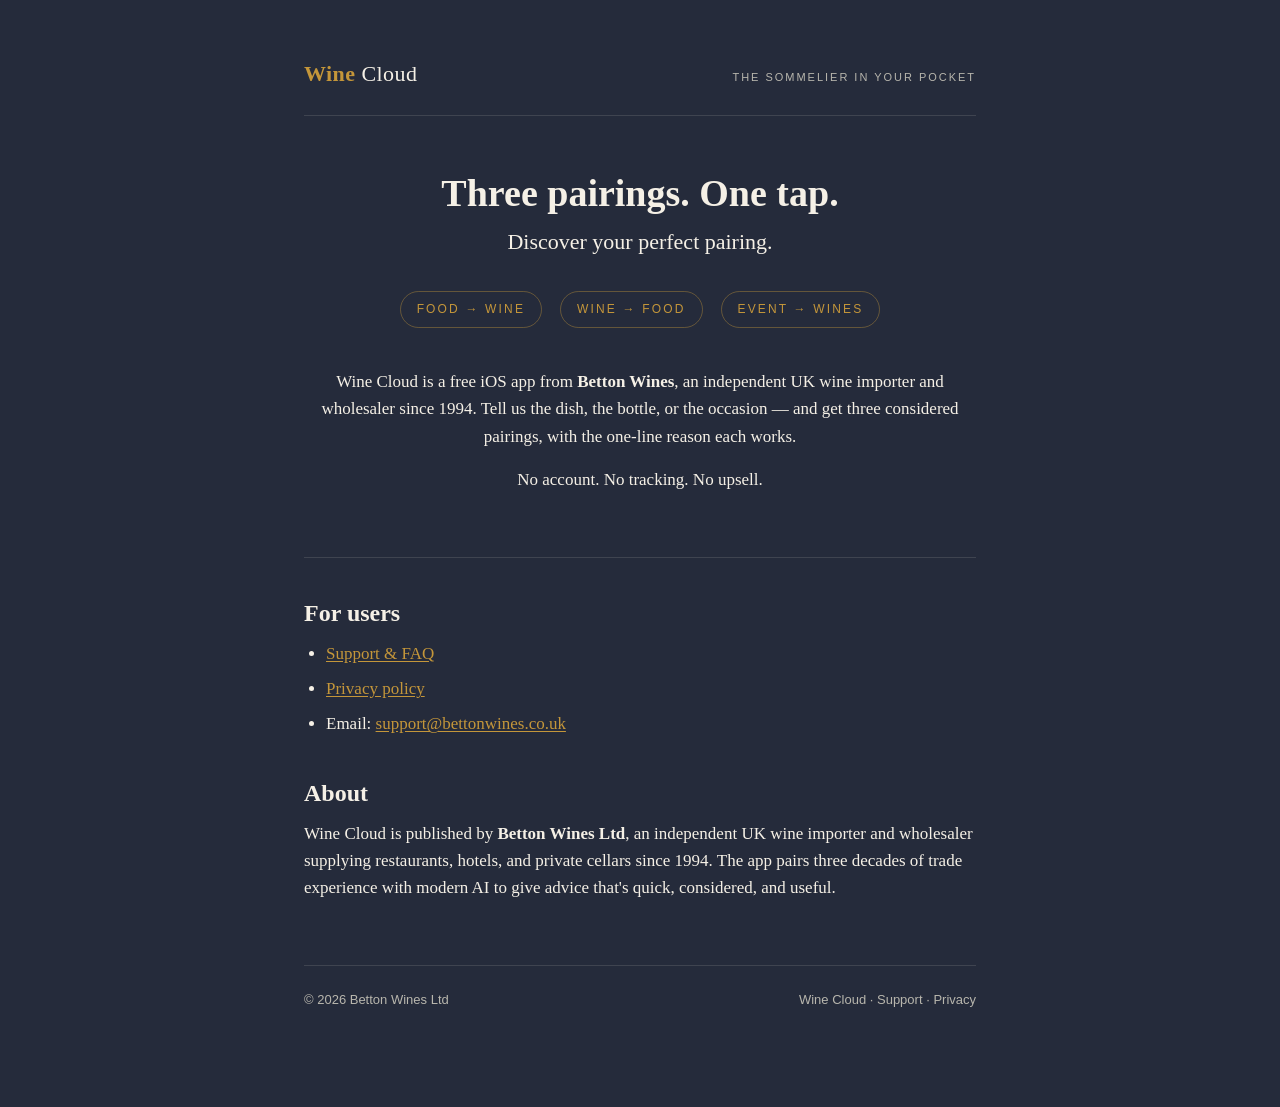
==== index.html @ 67138fed "Scaffold privacy + support + landing pages for Wine Cloud - /privacy/ — Apple-required privacy polic" ====
<!doctype html>
<html lang="en">
  <head>
    <meta charset="utf-8" />
    <meta
      name="viewport"
      content="width=device-width, initial-scale=1, viewport-fit=cover"
    />
    <title>Wine Cloud — The sommelier in your pocket</title>
    <meta
      name="description"
      content="Wine Cloud is a free iOS app from Betton Wines. Three considered pairings for any dish, bottle, or occasion. No account, no tracking."
    />
    <meta name="robots" content="index, follow" />
    <meta name="theme-color" content="#252b3b" />
    <link rel="stylesheet" href="_shared.css" />
    <style>
      .hero {
        text-align: center;
        padding: 24px 0 8px;
      }
      .tagline {
        font-family: Georgia, serif;
        font-size: 22px;
        color: var(--cream);
        margin: 0 0 32px;
      }
      .modes {
        display: flex;
        justify-content: center;
        gap: 18px;
        margin: 24px 0 40px;
        flex-wrap: wrap;
      }
      .mode {
        font-family: -apple-system, BlinkMacSystemFont, "Inter",
          "Helvetica Neue", Arial, sans-serif;
        font-size: 12px;
        letter-spacing: 0.18em;
        text-transform: uppercase;
        color: var(--gold);
        border: 1px solid rgba(196, 150, 58, 0.4);
        padding: 8px 16px;
        border-radius: 999px;
      }
      .links {
        display: flex;
        gap: 24px;
        justify-content: center;
        margin: 32px 0 8px;
        flex-wrap: wrap;
      }
    </style>
  </head>
  <body>
    <main>
      <header class="brand">
        <div class="mark"><strong>Wine</strong> Cloud</div>
        <div class="eyebrow">The sommelier in your pocket</div>
      </header>

      <div class="hero">
        <h1>Three pairings. One tap.</h1>
        <p class="tagline">Discover your perfect pairing.</p>

        <div class="modes">
          <span class="mode">Food → Wine</span>
          <span class="mode">Wine → Food</span>
          <span class="mode">Event → Wines</span>
        </div>

        <p>
          Wine Cloud is a free iOS app from
          <strong>Betton Wines</strong>, an independent UK wine importer and
          wholesaler since 1994. Tell us the dish, the bottle, or the
          occasion — and get three considered pairings, with the one-line
          reason each works.
        </p>
        <p>
          No account. No tracking. No upsell.
        </p>
      </div>

      <hr />

      <h2>For users</h2>
      <ul>
        <li><a href="support/">Support &amp; FAQ</a></li>
        <li><a href="privacy/">Privacy policy</a></li>
        <li>
          Email:
          <a href="mailto:support@bettonwines.co.uk"
            >support@bettonwines.co.uk</a
          >
        </li>
      </ul>

      <h2>About</h2>
      <p>
        Wine Cloud is published by <strong>Betton Wines Ltd</strong>, an
        independent UK wine importer and wholesaler supplying restaurants,
        hotels, and private cellars since 1994. The app pairs three decades of
        trade experience with modern AI to give advice that's quick,
        considered, and useful.
      </p>

      <footer>
        <span>© 2026 Betton Wines Ltd</span>
        <span>
          <a href="./">Wine Cloud</a> ·
          <a href="support/">Support</a> ·
          <a href="privacy/">Privacy</a>
        </span>
      </footer>
    </main>
  </body>
</html>
---- _shared.css ----
:root {
  --bg: #252b3b;
  --surface: #2e3548;
  --gold: #c4963a;
  --cream: #f5f0e6;
  --text: #f5f0e6;
  --muted: #b8b6ad;
  --border: rgba(245, 240, 230, 0.12);
}

* {
  box-sizing: border-box;
}

html,
body {
  margin: 0;
  padding: 0;
  background: var(--bg);
  color: var(--text);
  font-family: Georgia, "Iowan Old Style", "Apple Garamond", "Times New Roman",
    serif;
  font-size: 17px;
  line-height: 1.6;
  -webkit-font-smoothing: antialiased;
  -moz-osx-font-smoothing: grayscale;
}

main {
  max-width: 720px;
  margin: 0 auto;
  padding: 56px 24px 96px;
}

header.brand {
  display: flex;
  align-items: baseline;
  justify-content: space-between;
  padding-bottom: 24px;
  margin-bottom: 32px;
  border-bottom: 1px solid var(--border);
}

header.brand .mark {
  font-family: Georgia, serif;
  font-size: 22px;
  letter-spacing: 0.02em;
  color: var(--cream);
}

header.brand .mark strong {
  color: var(--gold);
  font-weight: 600;
}

header.brand .eyebrow {
  font-family: -apple-system, BlinkMacSystemFont, "Inter", "Helvetica Neue",
    Arial, sans-serif;
  font-size: 11px;
  letter-spacing: 0.18em;
  text-transform: uppercase;
  color: var(--muted);
}

h1 {
  font-family: Georgia, serif;
  font-weight: 600;
  font-size: 38px;
  line-height: 1.15;
  margin: 0 0 8px;
  color: var(--cream);
}

h1 + .effective {
  font-family: -apple-system, BlinkMacSystemFont, "Inter", "Helvetica Neue",
    Arial, sans-serif;
  font-size: 13px;
  letter-spacing: 0.06em;
  color: var(--muted);
  margin: 0 0 40px;
  text-transform: uppercase;
}

h2 {
  font-family: Georgia, serif;
  font-weight: 600;
  font-size: 24px;
  line-height: 1.25;
  margin: 40px 0 12px;
  color: var(--cream);
}

h3 {
  font-family: -apple-system, BlinkMacSystemFont, "Inter", "Helvetica Neue",
    Arial, sans-serif;
  font-weight: 600;
  font-size: 15px;
  letter-spacing: 0.04em;
  text-transform: uppercase;
  color: var(--gold);
  margin: 28px 0 8px;
}

p {
  margin: 0 0 16px;
  color: var(--text);
}

a {
  color: var(--gold);
  text-decoration: underline;
  text-underline-offset: 2px;
}

a:hover {
  color: var(--cream);
}

ul {
  margin: 0 0 20px;
  padding-left: 22px;
}

ul li {
  margin-bottom: 8px;
}

strong {
  color: var(--cream);
}

hr {
  border: none;
  border-top: 1px solid var(--border);
  margin: 40px 0;
}

.callout {
  background: var(--surface);
  border-left: 3px solid var(--gold);
  padding: 16px 20px;
  margin: 24px 0 32px;
  border-radius: 2px;
}

.callout p:last-child {
  margin-bottom: 0;
}

.callout strong {
  color: var(--gold);
}

footer {
  margin-top: 64px;
  padding-top: 24px;
  border-top: 1px solid var(--border);
  font-family: -apple-system, BlinkMacSystemFont, "Inter", "Helvetica Neue",
    Arial, sans-serif;
  font-size: 13px;
  color: var(--muted);
  display: flex;
  flex-wrap: wrap;
  gap: 8px 18px;
  justify-content: space-between;
}

footer a {
  color: var(--muted);
  text-decoration: none;
}

footer a:hover {
  color: var(--gold);
}

@media (max-width: 540px) {
  main {
    padding: 40px 20px 64px;
  }
  h1 {
    font-size: 30px;
  }
  h2 {
    font-size: 20px;
  }
}
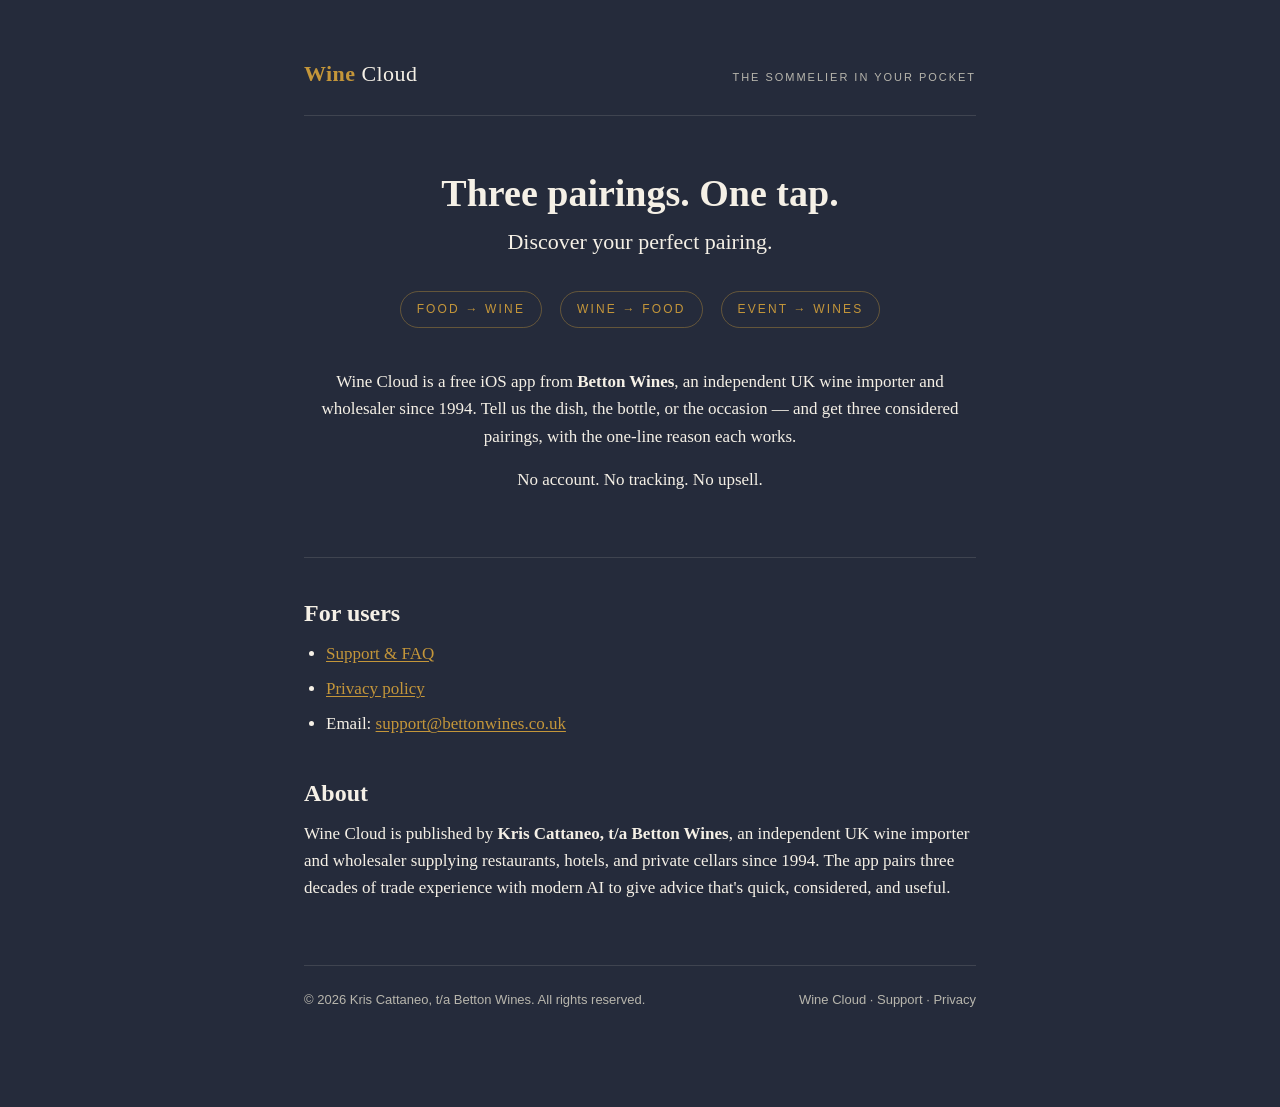
==== commit 9cb920c4: "Sole-trader data controller line + colophon refresh Per CAS-57 (Brand-drafted, CEO-confirmed): the p" ====
--- a/index.html
+++ b/index.html
@@ -11,7 +11,7 @@
       name="description"
       content="Wine Cloud is a free iOS app from Betton Wines. Three considered pairings for any dish, bottle, or occasion. No account, no tracking."
     />
-    <meta name="robots" content="index, follow" />
+    <meta name="robots" content="noindex, nofollow" />
     <meta name="theme-color" content="#252b3b" />
     <link rel="stylesheet" href="_shared.css" />
     <style>
@@ -97,15 +97,15 @@
 
       <h2>About</h2>
       <p>
-        Wine Cloud is published by <strong>Betton Wines Ltd</strong>, an
-        independent UK wine importer and wholesaler supplying restaurants,
-        hotels, and private cellars since 1994. The app pairs three decades of
-        trade experience with modern AI to give advice that's quick,
-        considered, and useful.
+        Wine Cloud is published by <strong>Kris Cattaneo, t/a Betton
+        Wines</strong>, an independent UK wine importer and wholesaler
+        supplying restaurants, hotels, and private cellars since 1994. The app
+        pairs three decades of trade experience with modern AI to give advice
+        that's quick, considered, and useful.
       </p>
 
       <footer>
-        <span>© 2026 Betton Wines Ltd</span>
+        <span>© 2026 Kris Cattaneo, t/a Betton Wines. All rights reserved.</span>
         <span>
           <a href="./">Wine Cloud</a> ·
           <a href="support/">Support</a> ·
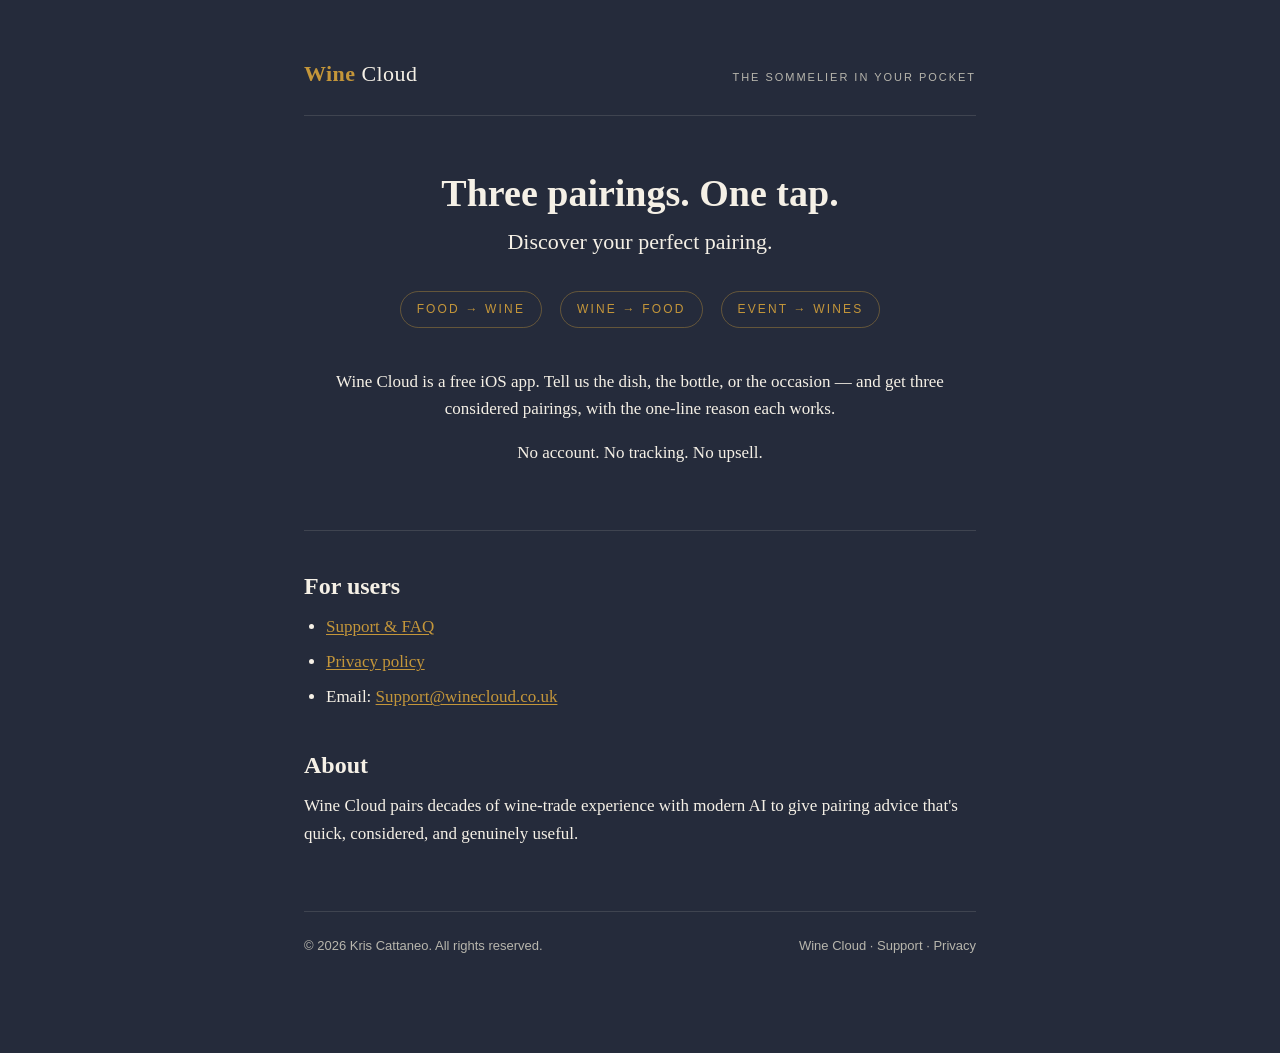
==== commit 6afd7287: "No-Betton patch: email swap, data-controller rewrite, heritage cuts Per CAS-57 / Brand: board ruled " ====
--- a/index.html
+++ b/index.html
@@ -9,7 +9,7 @@
     <title>Wine Cloud — The sommelier in your pocket</title>
     <meta
       name="description"
-      content="Wine Cloud is a free iOS app from Betton Wines. Three considered pairings for any dish, bottle, or occasion. No account, no tracking."
+      content="Wine Cloud is a free iOS app. Three considered pairings for any dish, bottle, or occasion. No account, no tracking."
     />
     <meta name="robots" content="noindex, nofollow" />
     <meta name="theme-color" content="#252b3b" />
@@ -70,9 +70,7 @@
         </div>
 
         <p>
-          Wine Cloud is a free iOS app from
-          <strong>Betton Wines</strong>, an independent UK wine importer and
-          wholesaler since 1994. Tell us the dish, the bottle, or the
+          Wine Cloud is a free iOS app. Tell us the dish, the bottle, or the
           occasion — and get three considered pairings, with the one-line
           reason each works.
         </p>
@@ -89,23 +87,20 @@
         <li><a href="privacy/">Privacy policy</a></li>
         <li>
           Email:
-          <a href="mailto:support@bettonwines.co.uk"
-            >support@bettonwines.co.uk</a
+          <a href="mailto:Support@winecloud.co.uk"
+            >Support@winecloud.co.uk</a
           >
         </li>
       </ul>
 
       <h2>About</h2>
       <p>
-        Wine Cloud is published by <strong>Kris Cattaneo, t/a Betton
-        Wines</strong>, an independent UK wine importer and wholesaler
-        supplying restaurants, hotels, and private cellars since 1994. The app
-        pairs three decades of trade experience with modern AI to give advice
-        that's quick, considered, and useful.
+        Wine Cloud pairs decades of wine-trade experience with modern AI to
+        give pairing advice that's quick, considered, and genuinely useful.
       </p>
 
       <footer>
-        <span>© 2026 Kris Cattaneo, t/a Betton Wines. All rights reserved.</span>
+        <span>© 2026 Kris Cattaneo. All rights reserved.</span>
         <span>
           <a href="./">Wine Cloud</a> ·
           <a href="support/">Support</a> ·
